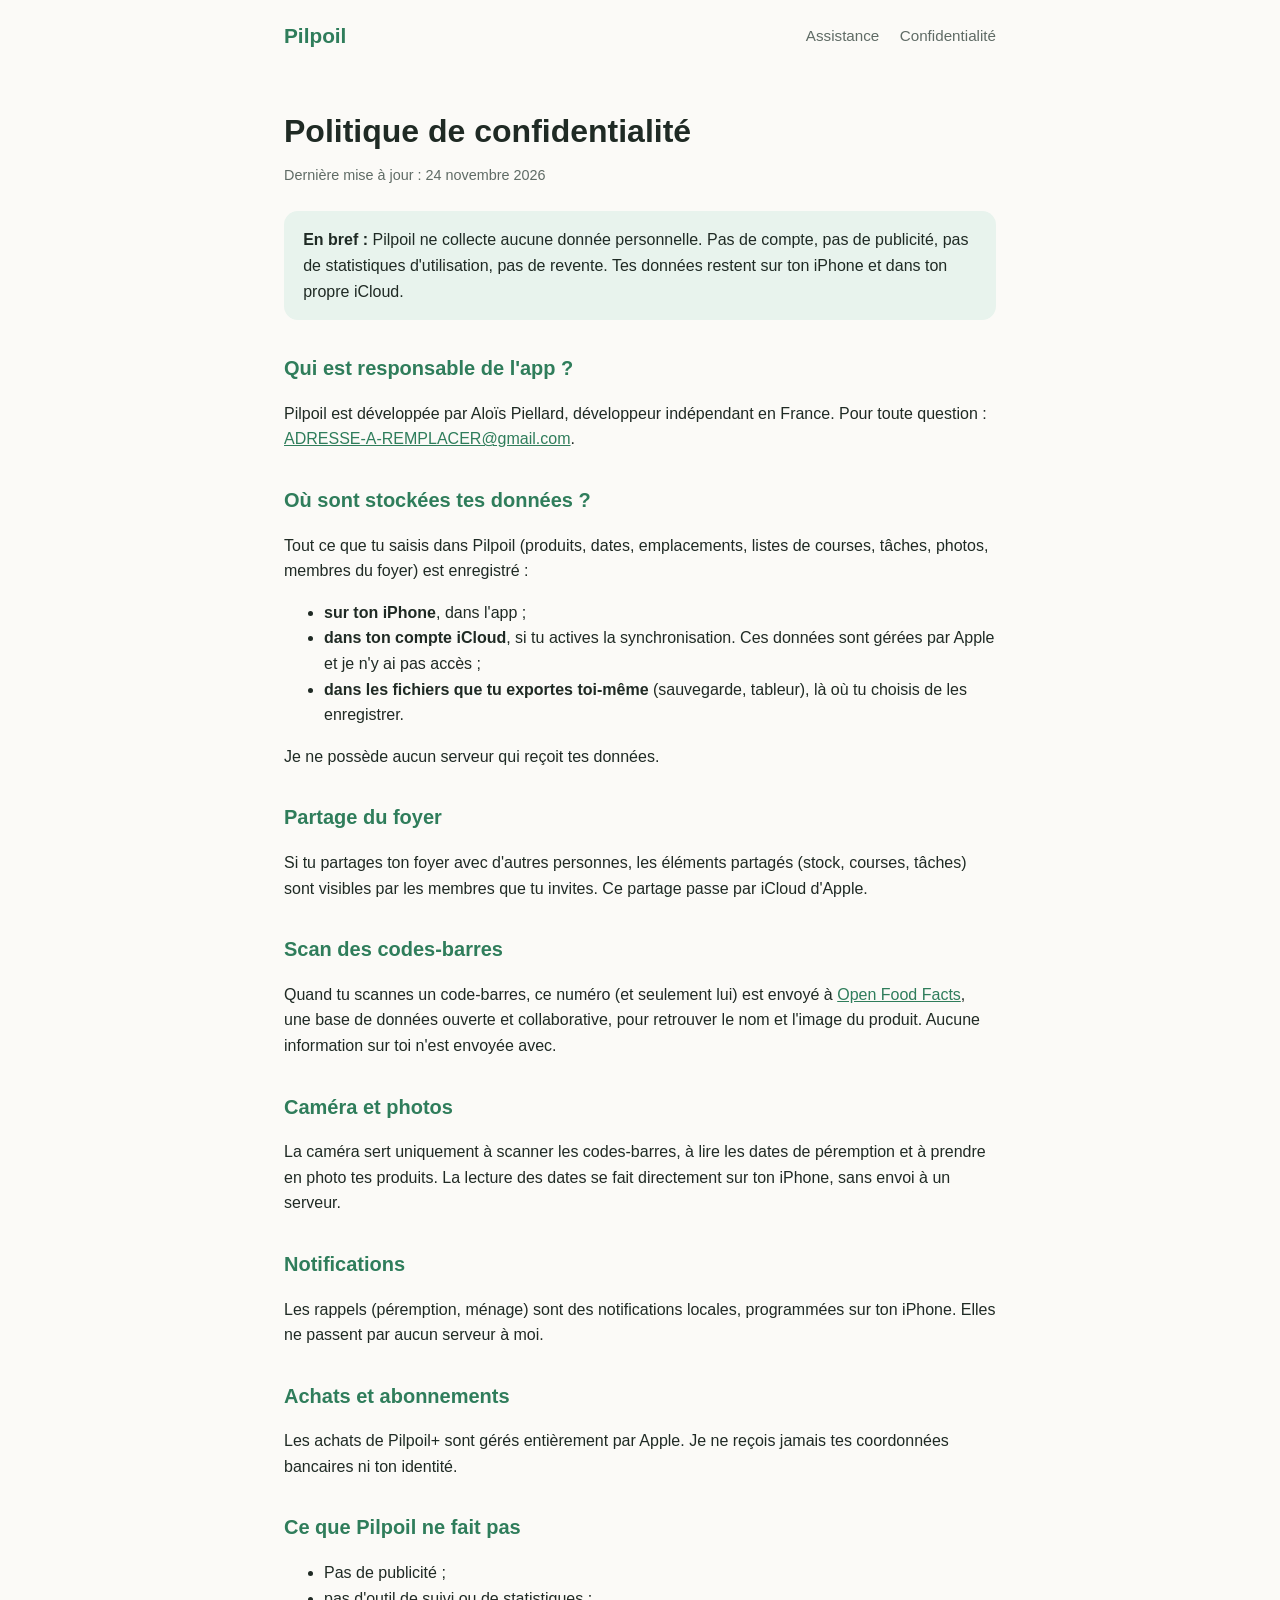
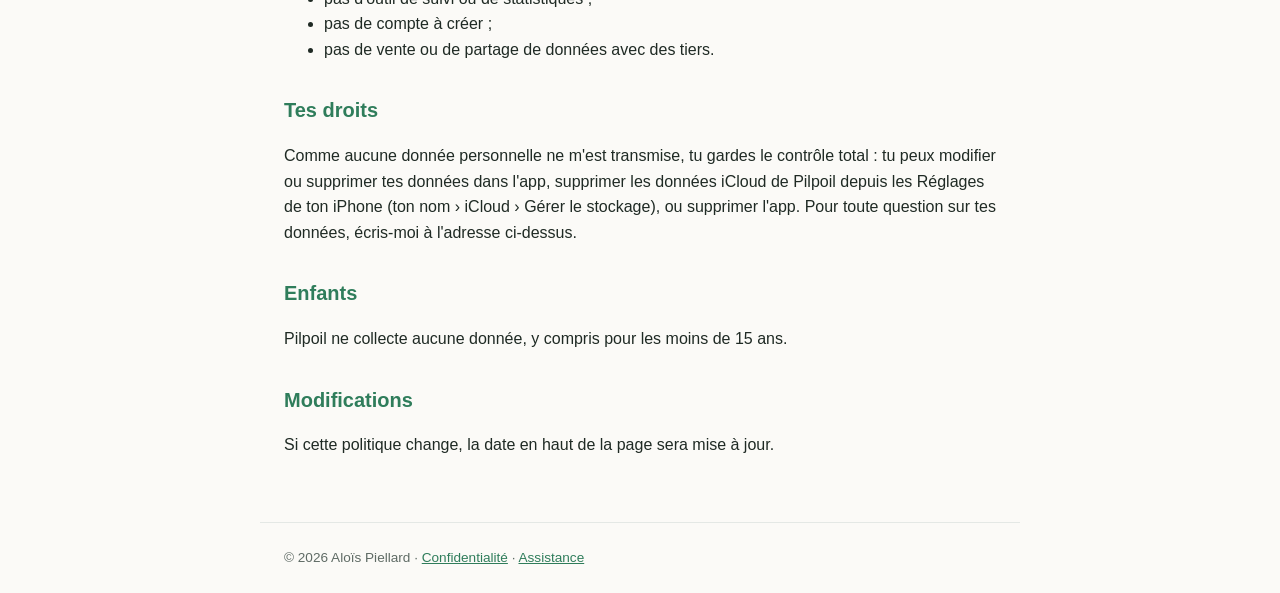
==== confidentialite.html @ b3ae12a3 "Add files via upload" ====
<!DOCTYPE html>
<html lang="fr">
<head>
  <meta charset="utf-8">
  <meta name="viewport" content="width=device-width, initial-scale=1">
  <title>Politique de confidentialité — Pilpoil</title>
  <link rel="stylesheet" href="style.css">
</head>
<body>
  <header>
    <a class="logo" href="index.html">Pilpoil</a>
    <nav>
      <a href="assistance.html">Assistance</a>
      <a href="confidentialite.html">Confidentialité</a>
    </nav>
  </header>
  <main>
    <h1>Politique de confidentialité</h1>
    <p class="date">Dernière mise à jour : 24 novembre 2026</p>

    <div class="encadre">
      <strong>En bref :</strong> Pilpoil ne collecte aucune donnée personnelle. Pas de compte, pas de publicité, pas de statistiques d'utilisation, pas de revente. Tes données restent sur ton iPhone et dans ton propre iCloud.
    </div>

    <h2>Qui est responsable de l'app ?</h2>
    <p>Pilpoil est développée par Aloïs Piellard, développeur indépendant en France. Pour toute question : <a href="mailto:ADRESSE-A-REMPLACER@gmail.com">ADRESSE-A-REMPLACER@gmail.com</a>.</p>

    <h2>Où sont stockées tes données ?</h2>
    <p>Tout ce que tu saisis dans Pilpoil (produits, dates, emplacements, listes de courses, tâches, photos, membres du foyer) est enregistré :</p>
    <ul>
      <li><strong>sur ton iPhone</strong>, dans l'app ;</li>
      <li><strong>dans ton compte iCloud</strong>, si tu actives la synchronisation. Ces données sont gérées par Apple et je n'y ai pas accès ;</li>
      <li><strong>dans les fichiers que tu exportes toi-même</strong> (sauvegarde, tableur), là où tu choisis de les enregistrer.</li>
    </ul>
    <p>Je ne possède aucun serveur qui reçoit tes données.</p>

    <h2>Partage du foyer</h2>
    <p>Si tu partages ton foyer avec d'autres personnes, les éléments partagés (stock, courses, tâches) sont visibles par les membres que tu invites. Ce partage passe par iCloud d'Apple.</p>

    <h2>Scan des codes-barres</h2>
    <p>Quand tu scannes un code-barres, ce numéro (et seulement lui) est envoyé à <a href="https://world.openfoodfacts.org" target="_blank" rel="noopener">Open Food Facts</a>, une base de données ouverte et collaborative, pour retrouver le nom et l'image du produit. Aucune information sur toi n'est envoyée avec.</p>

    <h2>Caméra et photos</h2>
    <p>La caméra sert uniquement à scanner les codes-barres, à lire les dates de péremption et à prendre en photo tes produits. La lecture des dates se fait directement sur ton iPhone, sans envoi à un serveur.</p>

    <h2>Notifications</h2>
    <p>Les rappels (péremption, ménage) sont des notifications locales, programmées sur ton iPhone. Elles ne passent par aucun serveur à moi.</p>

    <h2>Achats et abonnements</h2>
    <p>Les achats de Pilpoil+ sont gérés entièrement par Apple. Je ne reçois jamais tes coordonnées bancaires ni ton identité.</p>

    <h2>Ce que Pilpoil ne fait pas</h2>
    <ul>
      <li>Pas de publicité ;</li>
      <li>pas d'outil de suivi ou de statistiques ;</li>
      <li>pas de compte à créer ;</li>
      <li>pas de vente ou de partage de données avec des tiers.</li>
    </ul>

    <h2>Tes droits</h2>
    <p>Comme aucune donnée personnelle ne m'est transmise, tu gardes le contrôle total : tu peux modifier ou supprimer tes données dans l'app, supprimer les données iCloud de Pilpoil depuis les Réglages de ton iPhone (ton nom › iCloud › Gérer le stockage), ou supprimer l'app. Pour toute question sur tes données, écris-moi à l'adresse ci-dessus.</p>

    <h2>Enfants</h2>
    <p>Pilpoil ne collecte aucune donnée, y compris pour les moins de 15 ans.</p>

    <h2>Modifications</h2>
    <p>Si cette politique change, la date en haut de la page sera mise à jour.</p>
  </main>
  <footer>
    © 2026 Aloïs Piellard · <a href="confidentialite.html">Confidentialité</a> · <a href="assistance.html">Assistance</a>
  </footer>
</body>
</html>
---- style.css ----
:root {
  --vert: #2f7d5b;
  --vert-clair: #e8f3ed;
  --texte: #1f2a24;
  --gris: #5f6b65;
  --fond: #fbfaf7;
}
* { box-sizing: border-box; }
body {
  margin: 0;
  font-family: -apple-system, BlinkMacSystemFont, "SF Pro Text", "Segoe UI", Roboto, sans-serif;
  color: var(--texte);
  background: var(--fond);
  line-height: 1.6;
}
header {
  padding: 1.2rem 1.5rem;
  display: flex;
  justify-content: space-between;
  align-items: center;
  max-width: 760px;
  margin: 0 auto;
}
header a.logo { font-weight: 700; font-size: 1.3rem; color: var(--vert); text-decoration: none; }
nav a { color: var(--gris); text-decoration: none; margin-left: 1rem; font-size: .95rem; }
nav a:hover { color: var(--vert); }
main { max-width: 760px; margin: 0 auto; padding: 1rem 1.5rem 3rem; }
h1 { font-size: 2rem; line-height: 1.2; margin: 1.5rem 0 .5rem; }
h2 { font-size: 1.25rem; margin-top: 2rem; color: var(--vert); }
h3 { font-size: 1.05rem; margin: 1.4rem 0 .3rem; }
p, li { color: var(--texte); }
.sous-titre { color: var(--gris); font-size: 1.1rem; margin-top: 0; }
.date { color: var(--gris); font-size: .9rem; }
.cartes { display: grid; grid-template-columns: repeat(auto-fit, minmax(200px, 1fr)); gap: 1rem; margin: 2rem 0; }
.carte { background: #fff; border: 1px solid #e4e8e5; border-radius: 14px; padding: 1.2rem; }
.carte h3 { margin-top: 0; }
.encadre { background: var(--vert-clair); border-radius: 14px; padding: 1rem 1.2rem; margin: 1.5rem 0; }
a { color: var(--vert); }
footer { max-width: 760px; margin: 0 auto; padding: 1.5rem; color: var(--gris); font-size: .85rem; border-top: 1px solid #e4e8e5; }
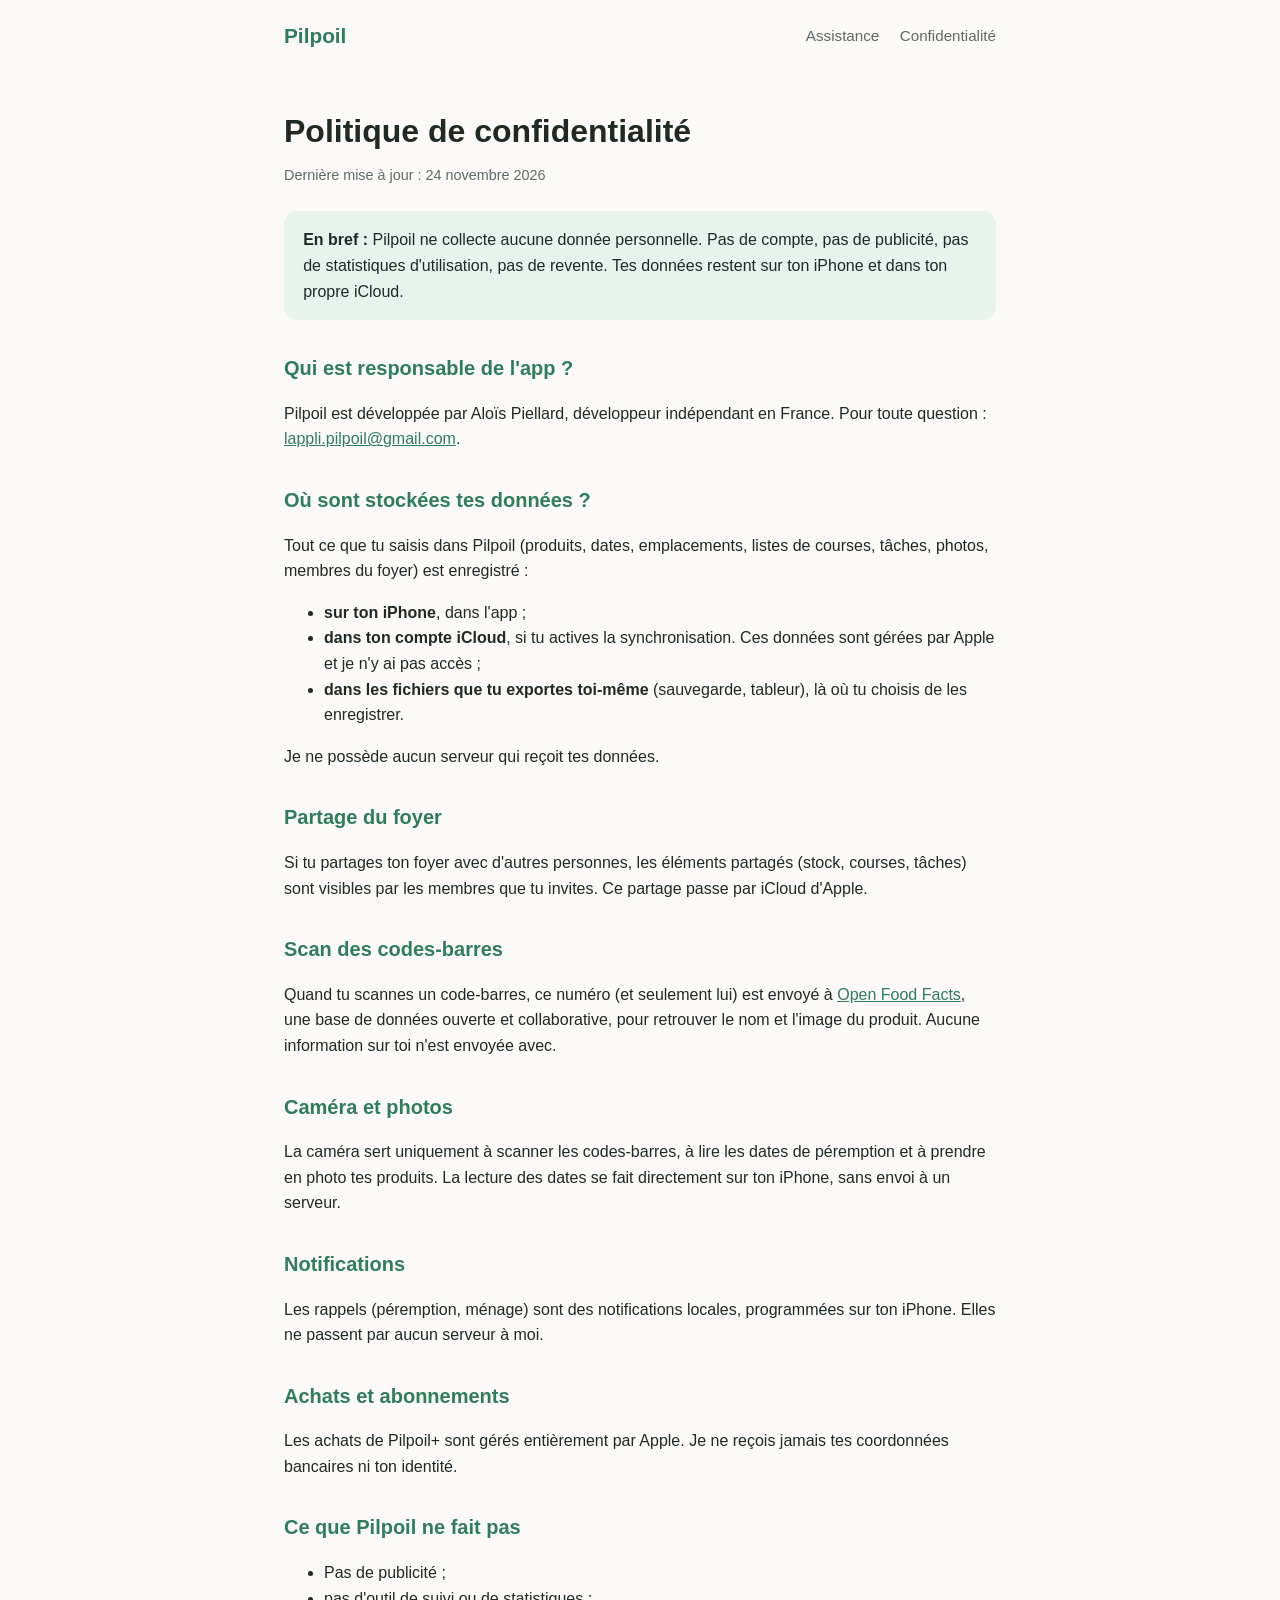
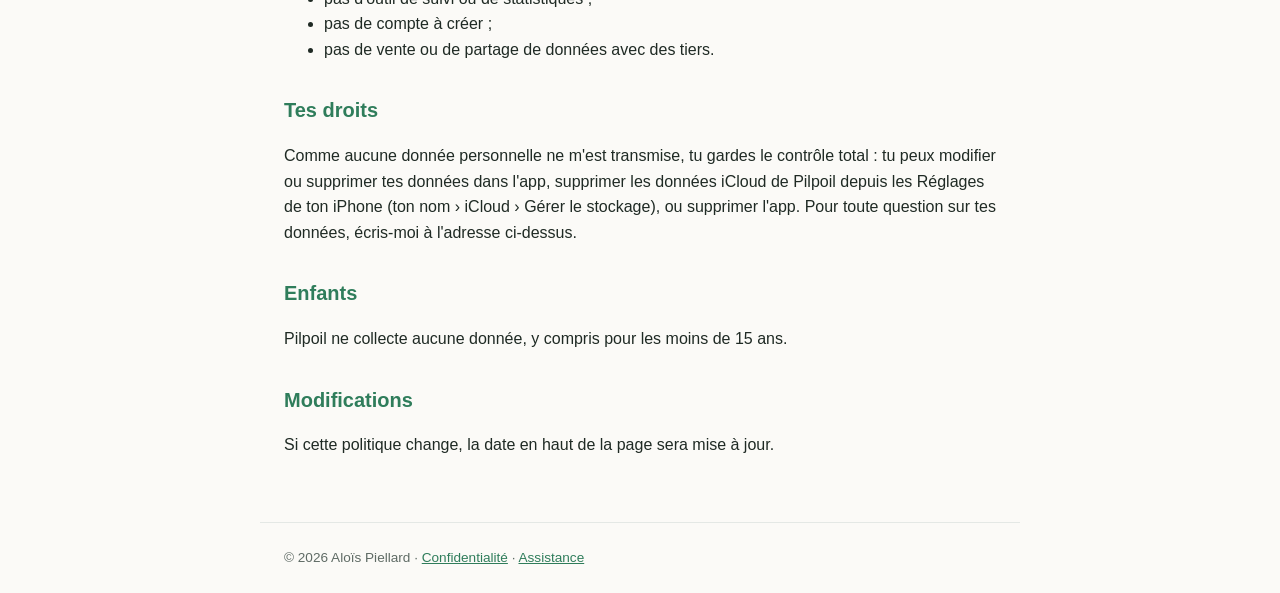
==== commit 185fadfb: "Update confidentialite.html" ====
--- a/confidentialite.html
+++ b/confidentialite.html
@@ -23,7 +23,7 @@
     </div>
 
     <h2>Qui est responsable de l'app ?</h2>
-    <p>Pilpoil est développée par Aloïs Piellard, développeur indépendant en France. Pour toute question : <a href="mailto:ADRESSE-A-REMPLACER@gmail.com">ADRESSE-A-REMPLACER@gmail.com</a>.</p>
+    <p>Pilpoil est développée par Aloïs Piellard, développeur indépendant en France. Pour toute question : <a href="mailto:lappli.pilpoil@gmail.com">lappli.pilpoil@gmail.com</a>.</p>
 
     <h2>Où sont stockées tes données ?</h2>
     <p>Tout ce que tu saisis dans Pilpoil (produits, dates, emplacements, listes de courses, tâches, photos, membres du foyer) est enregistré :</p>
